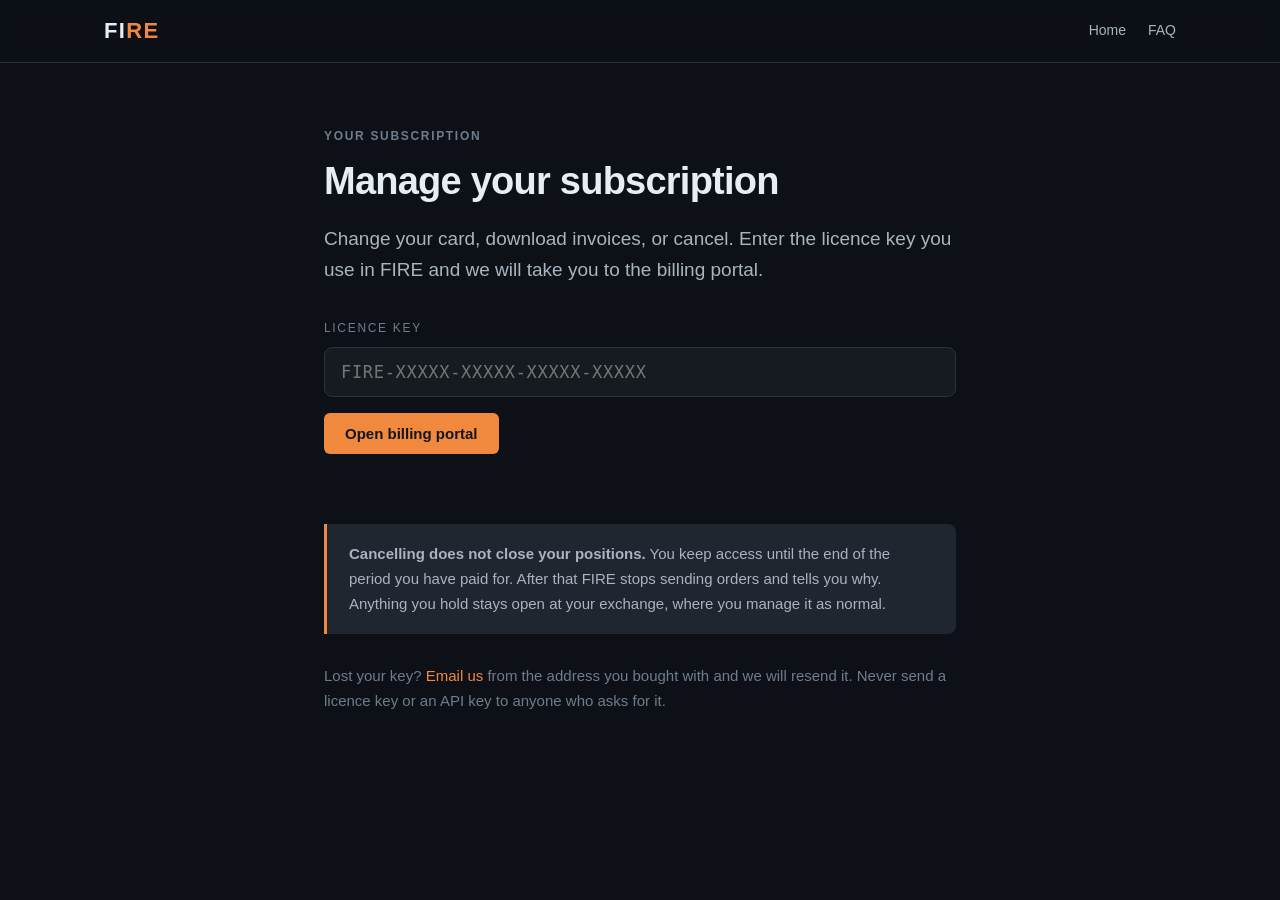
==== site/account.html @ d465eddd "Everything needed to sell FIRE, except the parts only Nima can do The website. Static, no framework," ====
<!doctype html>
<html lang="en">
<head>
<meta charset="utf-8">
<meta name="viewport" content="width=device-width, initial-scale=1">
<title>Manage your FIRE subscription</title>
<meta name="robots" content="noindex">
<link rel="stylesheet" href="style.css">
</head>
<body>

<header>
  <div class="wrap bar">
    <div class="logo">FI<span>RE</span></div>
    <nav><a href="/">Home</a><a href="/#faq">FAQ</a></nav>
  </div>
</header>

<section style="padding-top:64px">
  <div class="wrap" style="max-width:680px">
    <div class="eyebrow">Your subscription</div>
    <h1 style="font-size:38px">Manage your subscription</h1>
    <p class="lede">
      Change your card, download invoices, or cancel. Enter the licence key you
      use in FIRE and we will take you to the billing portal.
    </p>

    <div style="margin-top:34px">
      <label for="key" style="display:block; font-size:12px; letter-spacing:0.14em;
             text-transform:uppercase; color:var(--text-faint); margin-bottom:8px">
        Licence key
      </label>
      <input id="key" placeholder="FIRE-XXXXX-XXXXX-XXXXX-XXXXX" autocomplete="off"
             style="width:100%; padding:14px 16px; border-radius:8px;
                    background:var(--panel); border:1px solid var(--rule);
                    color:var(--text); font-size:17px; letter-spacing:0.04em;
                    font-family:ui-monospace,Consolas,monospace">
      <p style="margin-top:16px">
        <button class="btn btn-primary" id="go">Open billing portal</button>
      </p>
      <p id="msg" style="color:var(--text-faint); font-size:15px; min-height:24px"></p>
    </div>

    <div class="callout" style="margin-top:30px">
      <strong>Cancelling does not close your positions.</strong> You keep access
      until the end of the period you have paid for. After that FIRE stops
      sending orders and tells you why. Anything you hold stays open at your
      exchange, where you manage it as normal.
    </div>

    <p style="margin-top:30px; color:var(--text-faint); font-size:15px">
      Lost your key? <a href="mailto:SUPPORT_EMAIL" data-show-address="1">Email us</a>
      from the address you bought with and we will resend it. Never send a
      licence key or an API key to anyone who asks for it.
    </p>
  </div>
</section>

<script src="config.js"></script>
<script>
document.getElementById('go').addEventListener('click', function () {
  var key = document.getElementById('key').value.trim();
  var msg = document.getElementById('msg');
  if (!key) { msg.textContent = 'Enter the licence key you use in FIRE.'; return; }
  msg.textContent = 'Looking that up...';
  fetch(window.FIRE_API + '/portal?key=' + encodeURIComponent(key))
    .then(function (r) {
      if (r.status === 404) { throw new Error('unknown'); }
      if (!r.ok) { throw new Error('unavailable'); }
      return r.json();
    })
    .then(function (data) { window.location = data.url; })
    .catch(function (err) {
      msg.textContent = err.message === 'unknown'
        ? 'We do not recognise that key. Check it against your receipt, or email support.'
        : 'The billing portal is not reachable right now. Please try again shortly.';
    });
});
</script>
</body>
</html>
---- site/style.css ----
/* FIRE marketing site.
   One stylesheet, no framework, no external requests. The terminal's own
   palette, so the site and the product look like the same thing. */

:root {
  --ground: #0d1117;
  --panel: #161b22;
  --panel-hi: #1f2630;
  --rule: #2a323d;
  --text: #e6edf3;
  --text-dim: #a9b4c0;
  --text-faint: #6e7c8c;
  --accent: #f0883e;
  --yes: #2ea043;
  --no: #d64550;
  --live: #d64550;
  --demo: #2f81f7;
  --max: 1120px;
}

* { box-sizing: border-box; }

html { scroll-behavior: smooth; }

body {
  margin: 0;
  background: var(--ground);
  color: var(--text);
  font: 16px/1.65 -apple-system, BlinkMacSystemFont, "Segoe UI", Roboto,
        Helvetica, Arial, sans-serif;
  -webkit-font-smoothing: antialiased;
}

a { color: var(--accent); text-decoration: none; }
a:hover { text-decoration: underline; }

.wrap { max-width: var(--max); margin: 0 auto; padding: 0 24px; }

/* -- header ------------------------------------------------------------- */
header {
  position: sticky; top: 0; z-index: 50;
  background: rgba(13, 17, 23, 0.92);
  backdrop-filter: blur(8px);
  border-bottom: 1px solid var(--rule);
}
.bar { display: flex; align-items: center; gap: 28px; height: 62px; }
.logo {
  font-weight: 800; font-size: 22px; letter-spacing: 0.06em;
  color: var(--text);
}
.logo span { color: var(--accent); }
nav { display: flex; gap: 22px; margin-left: auto; align-items: center; }
nav a { color: var(--text-dim); font-size: 14px; }
nav a:hover { color: var(--text); text-decoration: none; }

.btn {
  display: inline-block; border-radius: 6px; font-weight: 600;
  padding: 11px 20px; font-size: 15px; border: 1px solid transparent;
  cursor: pointer; text-align: center;
}
.btn-primary { background: var(--accent); color: #12171e; }
.btn-primary:hover { background: #ff9a52; text-decoration: none; }
.btn-ghost { border-color: var(--rule); color: var(--text-dim); background: transparent; }
.btn-ghost:hover { border-color: var(--text-faint); color: var(--text); text-decoration: none; }
.btn-sm { padding: 8px 14px; font-size: 14px; }

/* -- sections ----------------------------------------------------------- */
section { padding: 84px 0; border-bottom: 1px solid var(--rule); }
section:last-of-type { border-bottom: 0; }
h1 { font-size: 52px; line-height: 1.1; margin: 0 0 20px; letter-spacing: -0.02em; }
h2 { font-size: 30px; margin: 0 0 12px; letter-spacing: -0.01em; }
h3 { font-size: 18px; margin: 0 0 8px; }
.lede { font-size: 19px; color: var(--text-dim); max-width: 62ch; }
.eyebrow {
  font-size: 12px; letter-spacing: 0.14em; text-transform: uppercase;
  color: var(--text-faint); margin-bottom: 14px; font-weight: 700;
}

.hero { padding-top: 76px; padding-bottom: 56px; }
.hero .cta { display: flex; gap: 12px; margin-top: 30px; flex-wrap: wrap; }
.hero-note { margin-top: 16px; font-size: 14px; color: var(--text-faint); }

figure { margin: 44px 0 0; }
figure img {
  width: 100%; height: auto; display: block;
  border: 1px solid var(--rule); border-radius: 10px;
  box-shadow: 0 24px 60px rgba(0, 0, 0, 0.55);
}
figcaption {
  margin-top: 12px; font-size: 13px; color: var(--text-faint); text-align: center;
}

.grid { display: grid; gap: 20px; margin-top: 36px; }
.g2 { grid-template-columns: repeat(2, 1fr); }
.g3 { grid-template-columns: repeat(3, 1fr); }

.card {
  background: var(--panel); border: 1px solid var(--rule);
  border-radius: 10px; padding: 24px;
}
.card h3 { color: var(--text); }
.card p { margin: 0; color: var(--text-dim); font-size: 15px; }

.does, .doesnt { border-radius: 10px; padding: 26px 28px; border: 1px solid var(--rule); }
.does { background: rgba(46, 160, 67, 0.06); border-color: rgba(46, 160, 67, 0.35); }
.doesnt { background: rgba(214, 69, 80, 0.06); border-color: rgba(214, 69, 80, 0.35); }
.does h3 { color: var(--yes); }
.doesnt h3 { color: var(--no); }
.does ul, .doesnt ul { margin: 14px 0 0; padding-left: 20px; color: var(--text-dim); }
.does li, .doesnt li { margin-bottom: 9px; }

.tag {
  display: inline-block; font-size: 11px; font-weight: 700; letter-spacing: 0.1em;
  padding: 3px 8px; border-radius: 4px; text-transform: uppercase;
}
.tag-demo { background: var(--demo); color: #fff; }
.tag-live { background: var(--live); color: #fff; }

/* -- pricing ------------------------------------------------------------ */
.prices { display: grid; grid-template-columns: repeat(2, 1fr); gap: 20px; margin-top: 36px; }
.price {
  background: var(--panel); border: 1px solid var(--rule);
  border-radius: 12px; padding: 30px; position: relative;
}
.price.featured { border-color: var(--accent); }
.price .flag {
  position: absolute; top: -11px; left: 30px; background: var(--accent);
  color: #12171e; font-size: 11px; font-weight: 800; letter-spacing: 0.1em;
  padding: 3px 10px; border-radius: 4px; text-transform: uppercase;
}
.amount { font-size: 46px; font-weight: 800; letter-spacing: -0.03em; }
.per { color: var(--text-faint); font-size: 15px; font-weight: 500; }
.price ul { list-style: none; padding: 0; margin: 22px 0; color: var(--text-dim); font-size: 15px; }
.price li { padding: 7px 0 7px 26px; position: relative; }
.price li::before {
  content: "✓"; position: absolute; left: 0; color: var(--yes); font-weight: 700;
}
.price .btn { width: 100%; }

.founding {
  margin-top: 24px; padding: 20px 24px; border-radius: 10px;
  border: 1px dashed var(--accent); background: rgba(240, 136, 62, 0.06);
  color: var(--text-dim); font-size: 15px;
}

/* -- faq ---------------------------------------------------------------- */
details {
  border-bottom: 1px solid var(--rule); padding: 18px 0;
}
details summary {
  cursor: pointer; font-weight: 600; font-size: 17px; list-style: none;
  display: flex; justify-content: space-between; align-items: center;
}
details summary::-webkit-details-marker { display: none; }
details summary::after { content: "+"; color: var(--text-faint); font-size: 22px; }
details[open] summary::after { content: "−"; }
details p { color: var(--text-dim); margin: 12px 0 0; max-width: 76ch; }

/* -- footer ------------------------------------------------------------- */
footer { padding: 46px 0 64px; color: var(--text-faint); font-size: 14px; }
.foot-grid { display: grid; grid-template-columns: 2fr 1fr 1fr; gap: 32px; }
footer h4 { color: var(--text-dim); font-size: 13px; letter-spacing: 0.08em;
            text-transform: uppercase; margin: 0 0 12px; }
footer ul { list-style: none; padding: 0; margin: 0; }
footer li { margin-bottom: 8px; }
footer a { color: var(--text-faint); }
.disclaimer {
  margin-top: 36px; padding-top: 24px; border-top: 1px solid var(--rule);
  font-size: 13px; line-height: 1.7; color: var(--text-faint); max-width: 90ch;
}

.callout {
  background: var(--panel-hi); border-left: 3px solid var(--accent);
  padding: 18px 22px; border-radius: 0 8px 8px 0; color: var(--text-dim);
  font-size: 15px; margin-top: 28px;
}

.pending {
  background: rgba(240, 136, 62, 0.08); border: 1px solid var(--accent);
  color: var(--text-dim); border-radius: 8px; padding: 14px 18px;
  font-size: 14px; text-align: center;
}

code, .mono {
  font-family: ui-monospace, "Cascadia Mono", Consolas, monospace;
  background: var(--panel-hi); padding: 2px 6px; border-radius: 4px;
  font-size: 0.92em; color: var(--text);
}

@media (max-width: 860px) {
  h1 { font-size: 38px; }
  .g2, .g3, .prices, .foot-grid { grid-template-columns: 1fr; }
  nav a:not(.btn) { display: none; }
  section { padding: 60px 0; }
}
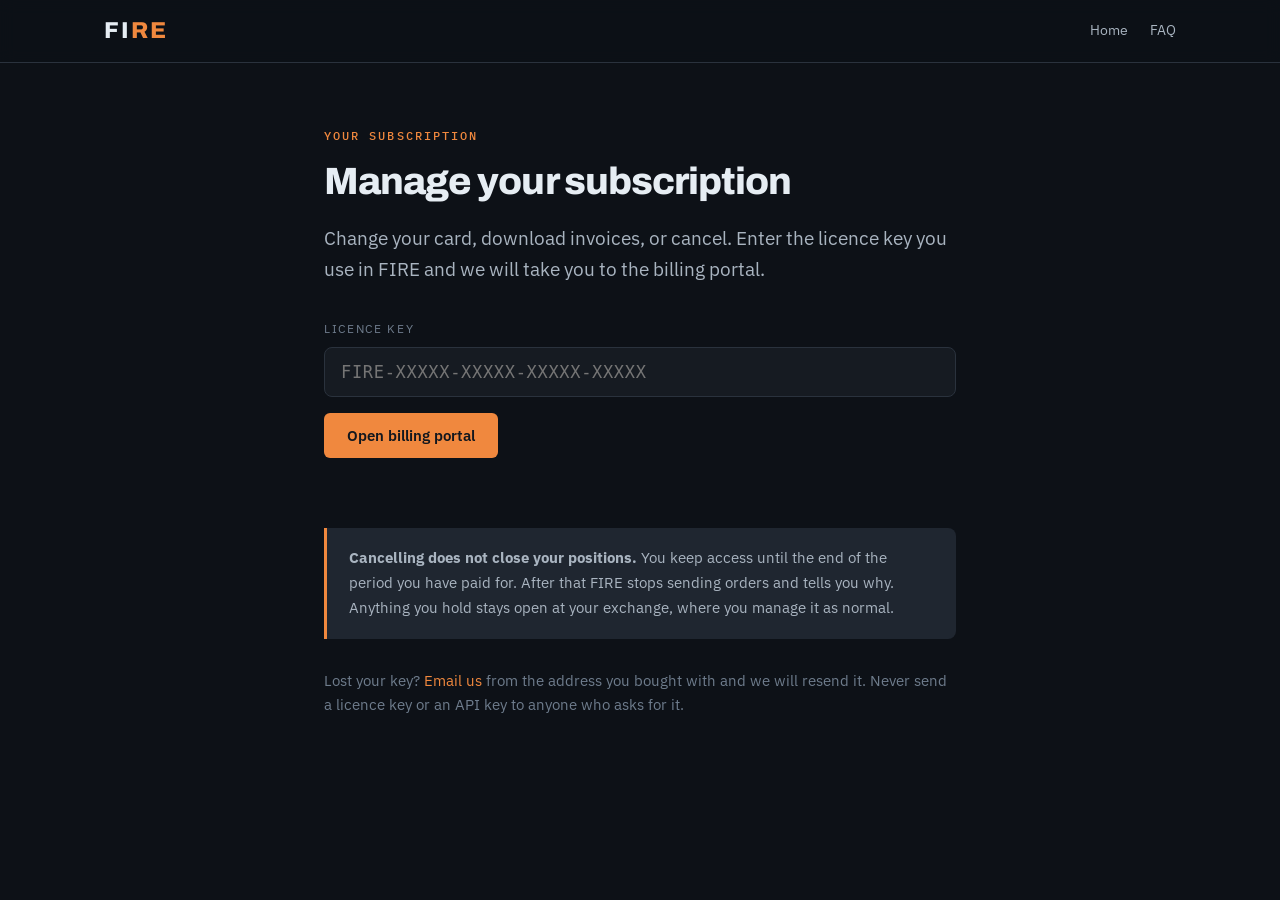
==== commit c823cde8: "Type system for the site, and a guard on the service boundary The site now borrows its type from the" ====
--- a/site/account.html
+++ b/site/account.html
@@ -5,6 +5,9 @@
 <meta name="viewport" content="width=device-width, initial-scale=1">
 <title>Manage your FIRE subscription</title>
 <meta name="robots" content="noindex">
+<link rel="preconnect" href="https://fonts.googleapis.com">
+<link rel="preconnect" href="https://fonts.gstatic.com" crossorigin>
+<link rel="stylesheet" href="https://fonts.googleapis.com/css2?family=Archivo:wght@600;700;800&family=IBM+Plex+Mono:wght@400;500;600&family=IBM+Plex+Sans:wght@400;500;600&display=swap">
 <link rel="stylesheet" href="style.css">
 </head>
 <body>
--- a/site/style.css
+++ b/site/style.css
@@ -1,6 +1,16 @@
 /* FIRE marketing site.
-   One stylesheet, no framework, no external requests. The terminal's own
-   palette, so the site and the product look like the same thing. */
+   One stylesheet, no framework. The terminal's own palette and a type system
+   borrowed from the same world, so the site and the product read as one thing.
+
+   Archivo for headlines: an industrial grotesque with enough width and weight
+   to carry a price. IBM Plex Sans for reading, IBM Plex Mono for anything that
+   is data: eyebrows, prices, tickers, keys. The terminal itself sets its
+   numbers in a mono face, and the site does the same, so a screenshot sits
+   inside the page rather than on top of it.
+
+   Deliberately single theme. It is a dark terminal; a light version of this
+   page would be a different product. Every colour is painted explicitly so the
+   page holds on any host background. */
 
 :root {
   --ground: #0d1117;
@@ -16,6 +26,11 @@
   --live: #d64550;
   --demo: #2f81f7;
   --max: 1120px;
+
+  --display: "Archivo", "Helvetica Neue", Arial, sans-serif;
+  --body: "IBM Plex Sans", -apple-system, BlinkMacSystemFont, "Segoe UI",
+          Roboto, Helvetica, Arial, sans-serif;
+  --mono: "IBM Plex Mono", ui-monospace, "Cascadia Mono", Consolas, monospace;
 }
 
 * { box-sizing: border-box; }
@@ -26,9 +41,9 @@
   margin: 0;
   background: var(--ground);
   color: var(--text);
-  font: 16px/1.65 -apple-system, BlinkMacSystemFont, "Segoe UI", Roboto,
-        Helvetica, Arial, sans-serif;
+  font: 400 16.5px/1.65 var(--body);
   -webkit-font-smoothing: antialiased;
+  font-variant-numeric: tabular-nums;
 }
 
 a { color: var(--accent); text-decoration: none; }
@@ -45,7 +60,8 @@
 }
 .bar { display: flex; align-items: center; gap: 28px; height: 62px; }
 .logo {
-  font-weight: 800; font-size: 22px; letter-spacing: 0.06em;
+  font-family: var(--display);
+  font-weight: 800; font-size: 23px; letter-spacing: 0.08em;
   color: var(--text);
 }
 .logo span { color: var(--accent); }
@@ -55,9 +71,11 @@
 
 .btn {
   display: inline-block; border-radius: 6px; font-weight: 600;
-  padding: 11px 20px; font-size: 15px; border: 1px solid transparent;
-  cursor: pointer; text-align: center;
-}
+  padding: 12px 22px; font-size: 15px; border: 1px solid transparent;
+  cursor: pointer; text-align: center; font-family: var(--body);
+  transition: background-color .15s ease, border-color .15s ease, color .15s ease;
+}
+.btn:focus-visible { outline: 2px solid var(--accent); outline-offset: 3px; }
 .btn-primary { background: var(--accent); color: #12171e; }
 .btn-primary:hover { background: #ff9a52; text-decoration: none; }
 .btn-ghost { border-color: var(--rule); color: var(--text-dim); background: transparent; }
@@ -67,13 +85,25 @@
 /* -- sections ----------------------------------------------------------- */
 section { padding: 84px 0; border-bottom: 1px solid var(--rule); }
 section:last-of-type { border-bottom: 0; }
-h1 { font-size: 52px; line-height: 1.1; margin: 0 0 20px; letter-spacing: -0.02em; }
-h2 { font-size: 30px; margin: 0 0 12px; letter-spacing: -0.01em; }
-h3 { font-size: 18px; margin: 0 0 8px; }
-.lede { font-size: 19px; color: var(--text-dim); max-width: 62ch; }
+h1 {
+  font-family: var(--display); font-weight: 800;
+  font-size: clamp(38px, 5.4vw, 58px); line-height: 1.04;
+  margin: 0 0 22px; letter-spacing: -0.025em; text-wrap: balance;
+}
+h2 {
+  font-family: var(--display); font-weight: 700;
+  font-size: clamp(26px, 3vw, 33px); margin: 0 0 14px;
+  letter-spacing: -0.015em; text-wrap: balance;
+}
+h3 { font-family: var(--display); font-weight: 700; font-size: 18px;
+     margin: 0 0 8px; letter-spacing: -0.005em; }
+.lede { font-size: 19px; color: var(--text-dim); max-width: 62ch; line-height: 1.62; }
+/* Eyebrows are set in the data face on purpose: they are labels on an
+   instrument, not headings in an essay. */
 .eyebrow {
-  font-size: 12px; letter-spacing: 0.14em; text-transform: uppercase;
-  color: var(--text-faint); margin-bottom: 14px; font-weight: 700;
+  font-family: var(--mono);
+  font-size: 11.5px; letter-spacing: 0.18em; text-transform: uppercase;
+  color: var(--accent); margin-bottom: 16px; font-weight: 500;
 }
 
 .hero { padding-top: 76px; padding-bottom: 56px; }
@@ -110,8 +140,9 @@
 .does li, .doesnt li { margin-bottom: 9px; }
 
 .tag {
-  display: inline-block; font-size: 11px; font-weight: 700; letter-spacing: 0.1em;
-  padding: 3px 8px; border-radius: 4px; text-transform: uppercase;
+  display: inline-block; font-family: var(--mono); font-size: 11px;
+  font-weight: 600; letter-spacing: 0.12em;
+  padding: 4px 9px; border-radius: 4px; text-transform: uppercase;
 }
 .tag-demo { background: var(--demo); color: #fff; }
 .tag-live { background: var(--live); color: #fff; }
@@ -125,11 +156,16 @@
 .price.featured { border-color: var(--accent); }
 .price .flag {
   position: absolute; top: -11px; left: 30px; background: var(--accent);
-  color: #12171e; font-size: 11px; font-weight: 800; letter-spacing: 0.1em;
-  padding: 3px 10px; border-radius: 4px; text-transform: uppercase;
-}
-.amount { font-size: 46px; font-weight: 800; letter-spacing: -0.03em; }
-.per { color: var(--text-faint); font-size: 15px; font-weight: 500; }
+  color: #12171e; font-family: var(--mono); font-size: 11px; font-weight: 600;
+  letter-spacing: 0.12em; padding: 4px 11px; border-radius: 4px;
+  text-transform: uppercase;
+}
+.amount {
+  font-family: var(--mono); font-size: 46px; font-weight: 600;
+  letter-spacing: -0.03em; color: var(--text);
+}
+.per { color: var(--text-faint); font-size: 15px; font-weight: 400;
+       font-family: var(--body); }
 .price ul { list-style: none; padding: 0; margin: 22px 0; color: var(--text-dim); font-size: 15px; }
 .price li { padding: 7px 0 7px 26px; position: relative; }
 .price li::before {
@@ -149,6 +185,7 @@
 }
 details summary {
   cursor: pointer; font-weight: 600; font-size: 17px; list-style: none;
+  font-family: var(--display);
   display: flex; justify-content: space-between; align-items: center;
 }
 details summary::-webkit-details-marker { display: none; }
@@ -159,8 +196,9 @@
 /* -- footer ------------------------------------------------------------- */
 footer { padding: 46px 0 64px; color: var(--text-faint); font-size: 14px; }
 .foot-grid { display: grid; grid-template-columns: 2fr 1fr 1fr; gap: 32px; }
-footer h4 { color: var(--text-dim); font-size: 13px; letter-spacing: 0.08em;
-            text-transform: uppercase; margin: 0 0 12px; }
+footer h4 { color: var(--text-dim); font-family: var(--mono); font-size: 11.5px;
+            letter-spacing: 0.16em; text-transform: uppercase; margin: 0 0 14px;
+            font-weight: 500; }
 footer ul { list-style: none; padding: 0; margin: 0; }
 footer li { margin-bottom: 8px; }
 footer a { color: var(--text-faint); }
@@ -182,7 +220,7 @@
 }
 
 code, .mono {
-  font-family: ui-monospace, "Cascadia Mono", Consolas, monospace;
+  font-family: var(--mono);
   background: var(--panel-hi); padding: 2px 6px; border-radius: 4px;
   font-size: 0.92em; color: var(--text);
 }
@@ -193,3 +231,8 @@
   nav a:not(.btn) { display: none; }
   section { padding: 60px 0; }
 }
+
+@media (prefers-reduced-motion: reduce) {
+  html { scroll-behavior: auto; }
+  * { transition: none !important; animation: none !important; }
+}
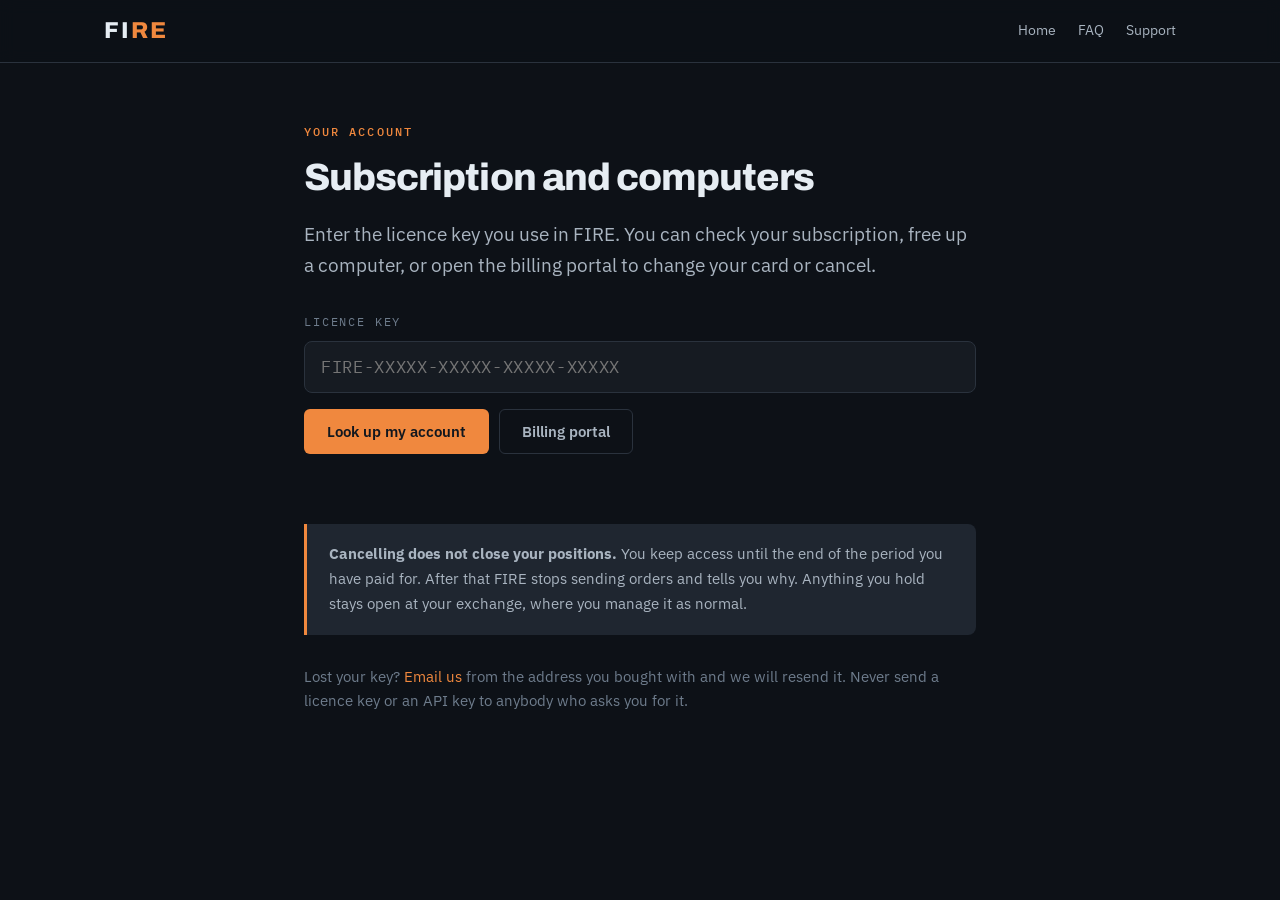
==== commit bc8317c3: "Everything that does not need Nima: icon, device management, one host, support The application now l" ====
--- a/site/account.html
+++ b/site/account.html
@@ -3,45 +3,92 @@
 <head>
 <meta charset="utf-8">
 <meta name="viewport" content="width=device-width, initial-scale=1">
-<title>Manage your FIRE subscription</title>
+<title>Your FIRE account</title>
 <meta name="robots" content="noindex">
 <link rel="preconnect" href="https://fonts.googleapis.com">
 <link rel="preconnect" href="https://fonts.gstatic.com" crossorigin>
 <link rel="stylesheet" href="https://fonts.googleapis.com/css2?family=Archivo:wght@600;700;800&family=IBM+Plex+Mono:wght@400;500;600&family=IBM+Plex+Sans:wght@400;500;600&display=swap">
 <link rel="stylesheet" href="style.css">
+<style>
+  .field {
+    width: 100%; padding: 14px 16px; border-radius: 8px;
+    background: var(--panel); border: 1px solid var(--rule);
+    color: var(--text); font-size: 17px; letter-spacing: 0.04em;
+    font-family: var(--mono);
+  }
+  .field:focus-visible { outline: 2px solid var(--accent); outline-offset: 2px; }
+  .state { background: var(--panel); border: 1px solid var(--rule);
+           border-radius: 12px; padding: 26px 28px; margin-top: 30px; }
+  .state dl { display: grid; grid-template-columns: auto 1fr; gap: 10px 24px;
+              margin: 0; }
+  .state dt { color: var(--text-faint); font-family: var(--mono);
+              font-size: 11.5px; letter-spacing: 0.14em; text-transform: uppercase;
+              align-self: center; }
+  .state dd { margin: 0; color: var(--text); }
+  .pill { display: inline-block; padding: 3px 10px; border-radius: 4px;
+          font-family: var(--mono); font-size: 11px; letter-spacing: 0.1em;
+          text-transform: uppercase; font-weight: 600; }
+  .pill-ok { background: rgba(46,160,67,.16); color: var(--yes); }
+  .pill-warn { background: rgba(240,136,62,.16); color: var(--accent); }
+  .pill-bad { background: rgba(214,69,80,.16); color: var(--no); }
+  .machine { display: flex; align-items: center; gap: 14px; padding: 12px 0;
+             border-bottom: 1px solid var(--rule); }
+  .machine:last-child { border-bottom: 0; }
+  .machine code { font-size: 14px; }
+  .machine .when { color: var(--text-faint); font-size: 14px; margin-left: auto; }
+</style>
 </head>
 <body>
 
 <header>
   <div class="wrap bar">
     <div class="logo">FI<span>RE</span></div>
-    <nav><a href="/">Home</a><a href="/#faq">FAQ</a></nav>
+    <nav><a href="/">Home</a><a href="/#faq">FAQ</a><a href="/support">Support</a></nav>
   </div>
 </header>
 
-<section style="padding-top:64px">
-  <div class="wrap" style="max-width:680px">
-    <div class="eyebrow">Your subscription</div>
-    <h1 style="font-size:38px">Manage your subscription</h1>
+<section style="padding-top:60px">
+  <div class="wrap" style="max-width:720px">
+    <div class="eyebrow">Your account</div>
+    <h1 style="font-size:38px">Subscription and computers</h1>
     <p class="lede">
-      Change your card, download invoices, or cancel. Enter the licence key you
-      use in FIRE and we will take you to the billing portal.
+      Enter the licence key you use in FIRE. You can check your subscription,
+      free up a computer, or open the billing portal to change your card or
+      cancel.
     </p>
 
-    <div style="margin-top:34px">
-      <label for="key" style="display:block; font-size:12px; letter-spacing:0.14em;
-             text-transform:uppercase; color:var(--text-faint); margin-bottom:8px">
-        Licence key
-      </label>
-      <input id="key" placeholder="FIRE-XXXXX-XXXXX-XXXXX-XXXXX" autocomplete="off"
-             style="width:100%; padding:14px 16px; border-radius:8px;
-                    background:var(--panel); border:1px solid var(--rule);
-                    color:var(--text); font-size:17px; letter-spacing:0.04em;
-                    font-family:ui-monospace,Consolas,monospace">
-      <p style="margin-top:16px">
-        <button class="btn btn-primary" id="go">Open billing portal</button>
+    <div style="margin-top:32px">
+      <label for="key" style="display:block; font-family:var(--mono); font-size:11.5px;
+             letter-spacing:0.16em; text-transform:uppercase; color:var(--text-faint);
+             margin-bottom:9px">Licence key</label>
+      <input id="key" class="field" placeholder="FIRE-XXXXX-XXXXX-XXXXX-XXXXX"
+             autocomplete="off" spellcheck="false">
+      <p style="margin-top:16px; display:flex; gap:10px; flex-wrap:wrap">
+        <button class="btn btn-primary" id="look">Look up my account</button>
+        <button class="btn btn-ghost" id="portal">Billing portal</button>
       </p>
       <p id="msg" style="color:var(--text-faint); font-size:15px; min-height:24px"></p>
+    </div>
+
+    <div class="state" id="state" hidden>
+      <dl>
+        <dt>Status</dt><dd id="s-status"></dd>
+        <dt>Plan</dt><dd id="s-plan"></dd>
+        <dt id="s-when-label">Renews</dt><dd id="s-when"></dd>
+        <dt>Computers</dt><dd id="s-seats"></dd>
+      </dl>
+
+      <hr style="border:0; border-top:1px solid var(--rule); margin:22px 0">
+      <div style="font-family:var(--mono); font-size:11.5px; letter-spacing:0.16em;
+                  text-transform:uppercase; color:var(--text-faint); margin-bottom:6px">
+        Where FIRE is installed
+      </div>
+      <div id="machines"></div>
+      <p style="color:var(--text-faint); font-size:14px; margin-top:16px">
+        Replacing a computer? Remove the old one here and the seat is free
+        immediately. Removing a computer does not cancel anything and does not
+        touch your exchange account.
+      </p>
     </div>
 
     <div class="callout" style="margin-top:30px">
@@ -54,31 +101,123 @@
     <p style="margin-top:30px; color:var(--text-faint); font-size:15px">
       Lost your key? <a href="mailto:SUPPORT_EMAIL" data-show-address="1">Email us</a>
       from the address you bought with and we will resend it. Never send a
-      licence key or an API key to anyone who asks for it.
+      licence key or an API key to anybody who asks you for it.
     </p>
   </div>
 </section>
 
 <script src="config.js"></script>
 <script>
-document.getElementById('go').addEventListener('click', function () {
-  var key = document.getElementById('key').value.trim();
+(function () {
   var msg = document.getElementById('msg');
-  if (!key) { msg.textContent = 'Enter the licence key you use in FIRE.'; return; }
-  msg.textContent = 'Looking that up...';
-  fetch(window.FIRE_API + '/portal?key=' + encodeURIComponent(key))
-    .then(function (r) {
-      if (r.status === 404) { throw new Error('unknown'); }
-      if (!r.ok) { throw new Error('unavailable'); }
-      return r.json();
-    })
-    .then(function (data) { window.location = data.url; })
-    .catch(function (err) {
-      msg.textContent = err.message === 'unknown'
-        ? 'We do not recognise that key. Check it against your receipt, or email support.'
-        : 'The billing portal is not reachable right now. Please try again shortly.';
+  var state = document.getElementById('state');
+
+  function key() { return document.getElementById('key').value.trim(); }
+
+  function say(text, tone) {
+    msg.textContent = text;
+    msg.style.color = tone || 'var(--text-faint)';
+  }
+
+  function when(epoch) {
+    if (!epoch) { return 'no end date'; }
+    return new Date(epoch * 1000).toLocaleDateString(undefined,
+      { year: 'numeric', month: 'long', day: 'numeric' });
+  }
+
+  var PILL = {
+    active: ['pill-ok', 'Active'],
+    trial: ['pill-ok', 'Trial'],
+    expired: ['pill-warn', 'Ended'],
+    revoked: ['pill-bad', 'Revoked']
+  };
+
+  function render(data) {
+    var pill = PILL[data.status] || ['pill-warn', data.status];
+    document.getElementById('s-status').innerHTML =
+      '<span class="pill ' + pill[0] + '">' + pill[1] + '</span>';
+    document.getElementById('s-plan').textContent = data.plan || 'FIRE';
+    document.getElementById('s-when-label').textContent =
+      data.status === 'active' ? 'Renews' : 'Ended';
+    document.getElementById('s-when').textContent = when(data.expires);
+    document.getElementById('s-seats').textContent =
+      data.seats_used + ' of ' + data.seats + ' in use';
+
+    var host = document.getElementById('machines');
+    host.textContent = '';
+    if (!data.computers.length) {
+      host.innerHTML = '<p style="color:var(--text-faint); margin:10px 0 0">'
+        + 'FIRE has not been activated on any computer yet.</p>';
+    }
+    data.computers.forEach(function (c) {
+      var row = document.createElement('div');
+      row.className = 'machine';
+      row.innerHTML = '<code>' + c.id + '</code>'
+        + '<span class="when">last used ' + when(c.last_seen) + '</span>';
+      var btn = document.createElement('button');
+      btn.className = 'btn btn-ghost btn-sm';
+      btn.textContent = 'Remove';
+      btn.onclick = function () {
+        btn.disabled = true;
+        btn.textContent = 'Removing...';
+        fetch(window.FIRE_API + '/licence/release', {
+          method: 'POST',
+          headers: { 'Content-Type': 'application/json' },
+          body: JSON.stringify({ key: key(), install: c.handle })
+        }).then(function (r) {
+          if (!r.ok) { throw new Error('failed'); }
+          return look();
+        }).catch(function () {
+          btn.disabled = false;
+          btn.textContent = 'Remove';
+          say('That computer could not be removed. Please try again.', 'var(--no)');
+        });
+      };
+      row.appendChild(btn);
+      host.appendChild(row);
     });
-});
+    state.hidden = false;
+  }
+
+  function look() {
+    if (!key()) { say('Enter the licence key you use in FIRE.'); return; }
+    say('Looking that up...');
+    return fetch(window.FIRE_API + '/licence/state?key=' + encodeURIComponent(key()))
+      .then(function (r) {
+        if (r.status === 404) { throw new Error('unknown'); }
+        if (!r.ok) { throw new Error('unavailable'); }
+        return r.json();
+      })
+      .then(function (data) { say(''); render(data); })
+      .catch(function (err) {
+        state.hidden = true;
+        say(err.message === 'unknown'
+          ? 'We do not recognise that key. Check it against your receipt, or email support.'
+          : 'We could not reach the account service right now. Please try again shortly.',
+          'var(--no)');
+      });
+  }
+
+  document.getElementById('look').addEventListener('click', look);
+
+  document.getElementById('portal').addEventListener('click', function () {
+    if (!key()) { say('Enter the licence key you use in FIRE.'); return; }
+    say('Opening the billing portal...');
+    fetch(window.FIRE_API + '/portal?key=' + encodeURIComponent(key()))
+      .then(function (r) {
+        if (r.status === 404) { throw new Error('unknown'); }
+        if (!r.ok) { throw new Error('unavailable'); }
+        return r.json();
+      })
+      .then(function (data) { window.location = data.url; })
+      .catch(function (err) {
+        say(err.message === 'unknown'
+          ? 'We do not recognise that key. Check it against your receipt.'
+          : 'The billing portal is not reachable right now. Please try again shortly.',
+          'var(--no)');
+      });
+  });
+})();
 </script>
 </body>
 </html>
--- a/site/style.css
+++ b/site/style.css
@@ -173,6 +173,12 @@
 }
 .price .btn { width: 100%; }
 
+.waitlist {
+  margin-top: 34px; padding: 28px 30px; border-radius: 12px;
+  background: var(--panel); border: 1px solid var(--accent);
+}
+.waitlist input:focus-visible { outline: 2px solid var(--accent); outline-offset: 2px; }
+
 .founding {
   margin-top: 24px; padding: 20px 24px; border-radius: 10px;
   border: 1px dashed var(--accent); background: rgba(240, 136, 62, 0.06);
